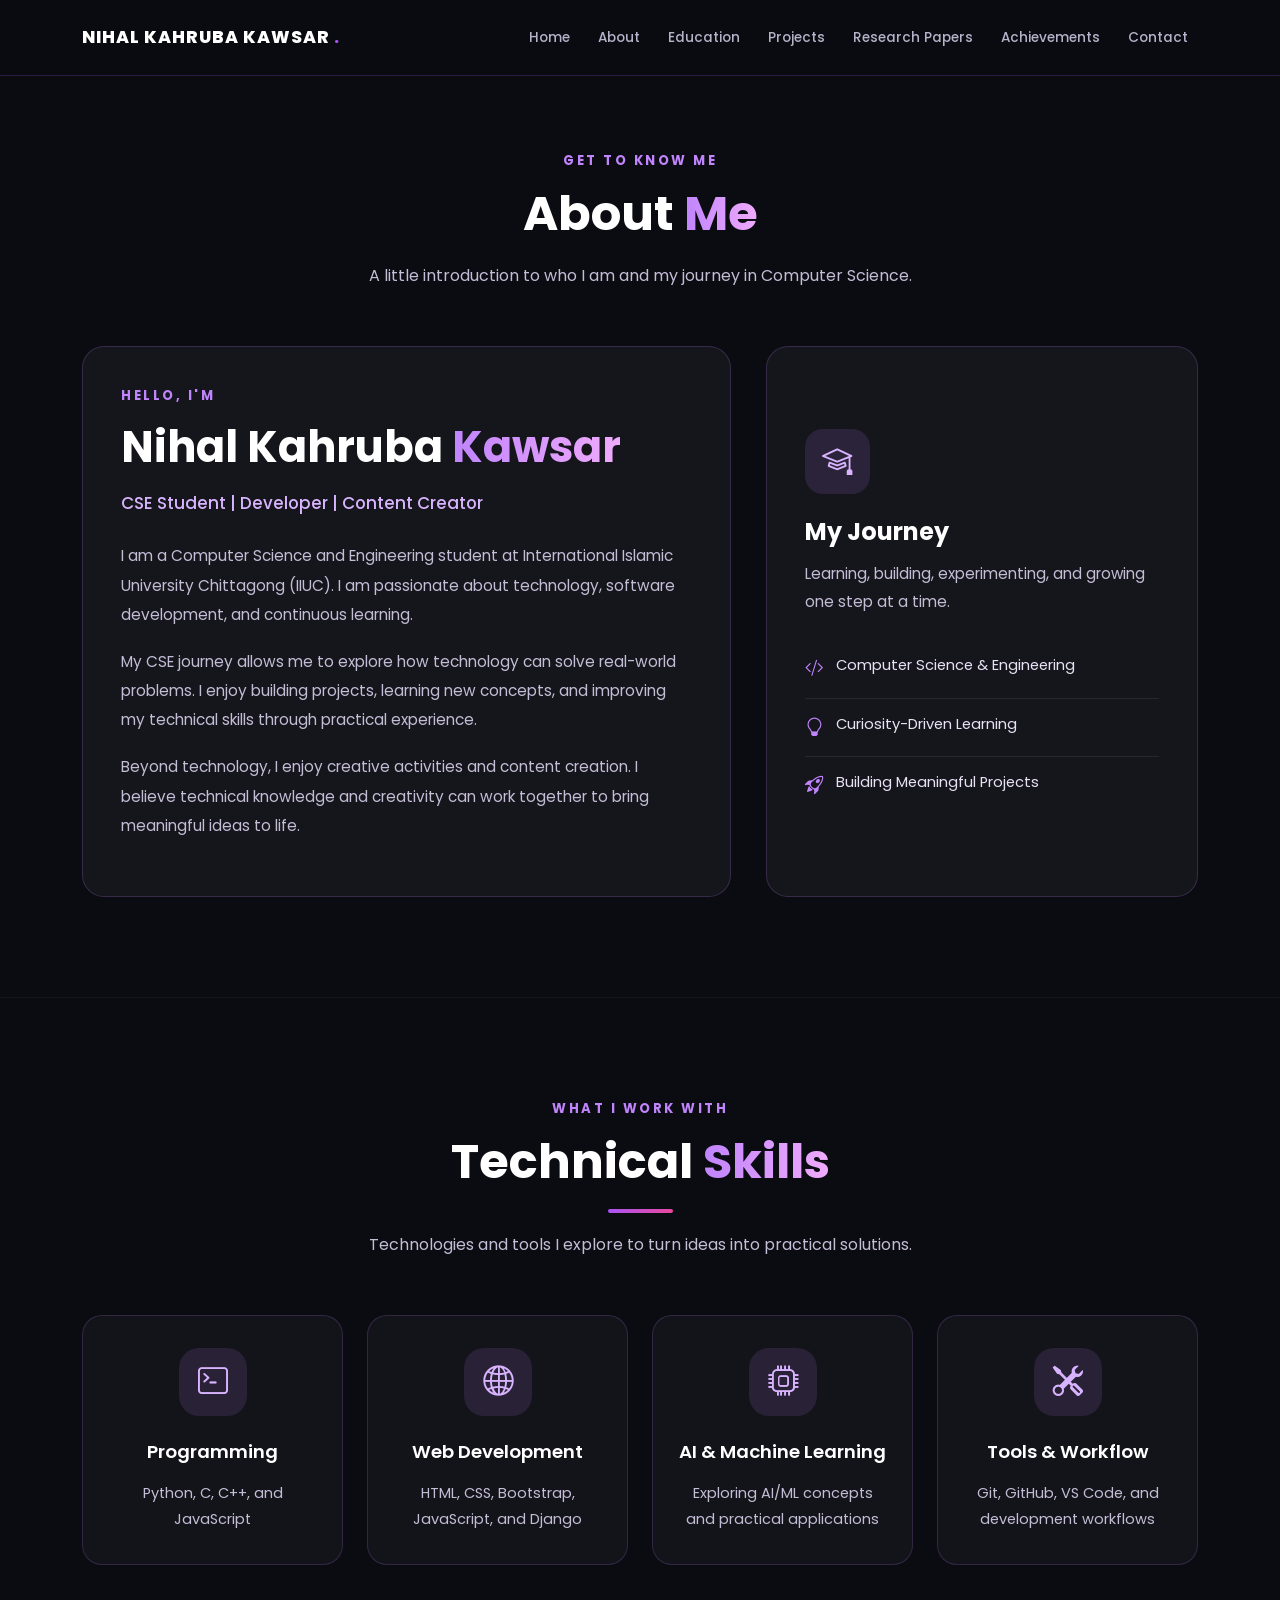
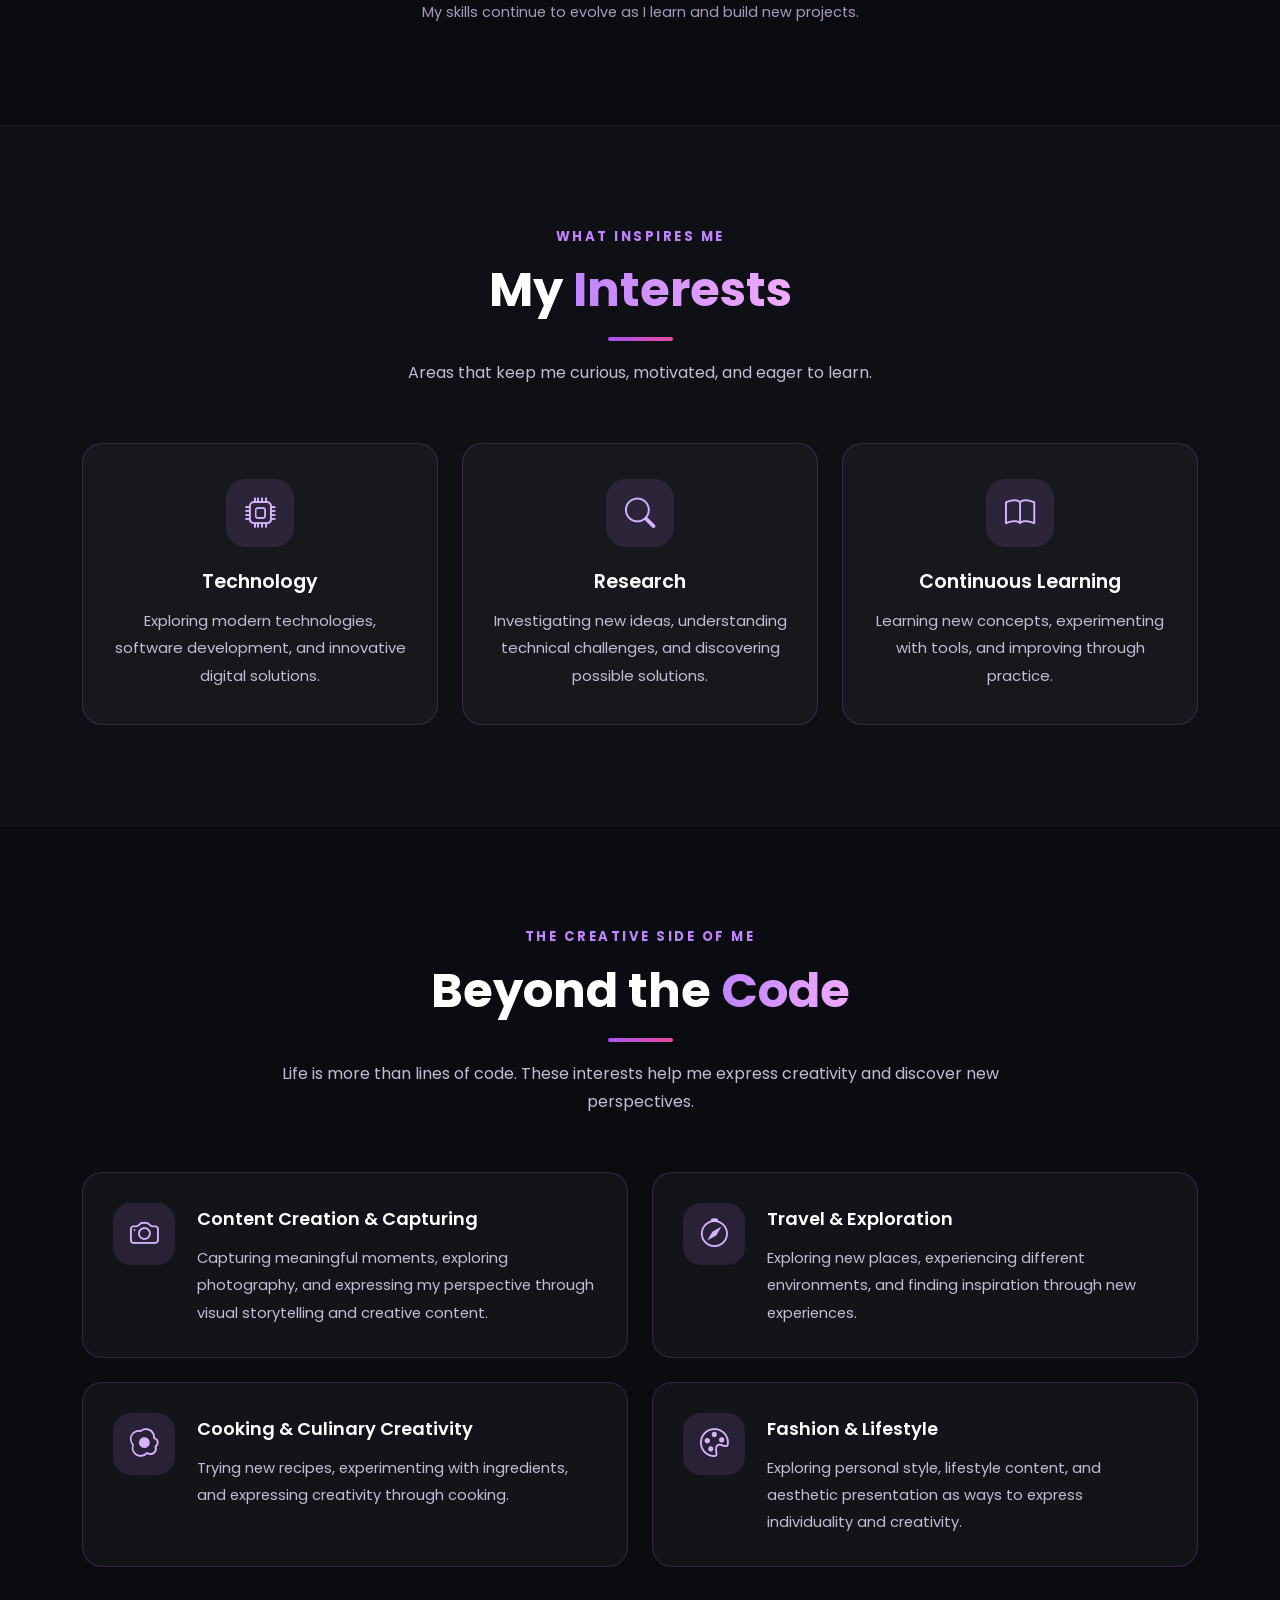
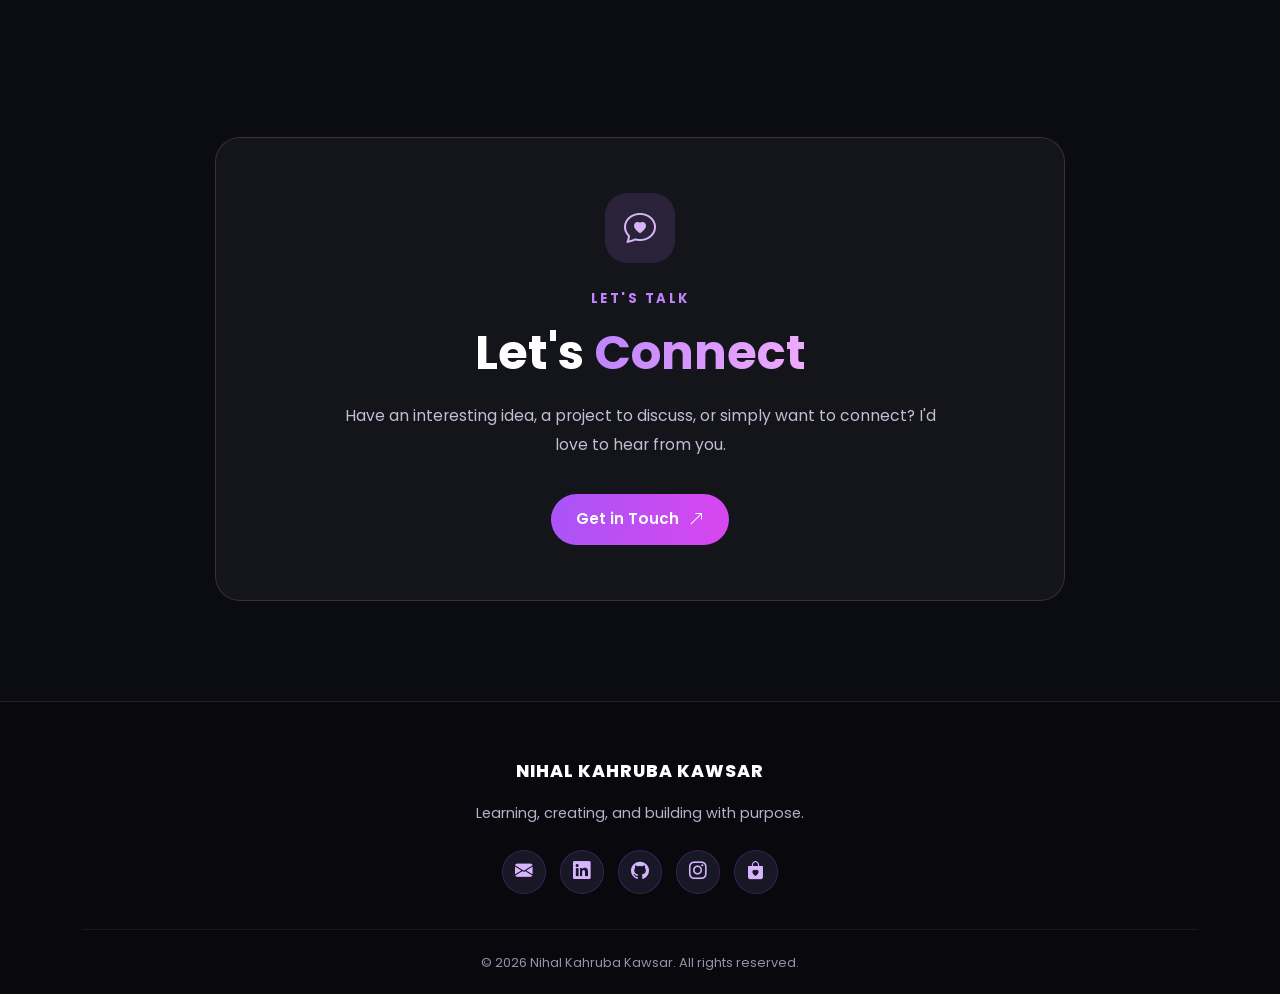
==== about.html @ 876ac21f "Initial portfolio upload" ====
<!DOCTYPE html>
<html lang="en">

<head>
    <meta charset="UTF-8">
    <meta name="viewport" content="width=device-width, initial-scale=1.0">

    <title>About | Nihal Kahruba Kawsar</title>

    <!-- Bootstrap CSS -->
    <link
        href="https://cdn.jsdelivr.net/npm/bootstrap@5.3.3/dist/css/bootstrap.min.css"
        rel="stylesheet">

    <!-- Bootstrap Icons -->
    <link
        href="https://cdn.jsdelivr.net/npm/bootstrap-icons@1.11.3/font/bootstrap-icons.min.css"
        rel="stylesheet">

    <!-- Google Fonts -->
    <link
        href="https://fonts.googleapis.com/css2?family=Poppins:wght@300;400;500;600;700;800&display=swap"
        rel="stylesheet">

    <!-- Main CSS -->
    <link rel="stylesheet" href="index.css">

    <!-- About CSS -->
    <link rel="stylesheet" href="about.css">
</head>

<body>

    <!-- ================= HEADER / NAVBAR ================= -->

    <header>
        <nav class="navbar navbar-expand-lg fixed-top custom-navbar">
            <div class="container">

                <a class="navbar-brand logo" href="index.html#home">
                    NIHAL KAHRUBA KAWSAR
                </a>

                <button
                    class="navbar-toggler"
                    type="button"
                    data-bs-toggle="collapse"
                    data-bs-target="#navbarMenu"
                    aria-controls="navbarMenu"
                    aria-expanded="false"
                    aria-label="Toggle navigation">

                    <span class="navbar-toggler-icon"></span>
                </button>

                <div class="collapse navbar-collapse" id="navbarMenu">
                    <ul class="navbar-nav ms-auto">

                        <li class="nav-item">
                            <a class="nav-link" href="index.html#home">Home</a>
                        </li>

                        <li class="nav-item">
                            <a class="nav-link" href="about.html" aria-current="page">About</a>
                        </li>

                        <li class="nav-item">
                            <a class="nav-link" href="education.html">Education</a>
                        </li>

                        <li class="nav-item">
                            <a class="nav-link" href="projects.html">Projects</a>
                        </li>

                        <li class="nav-item">
                            <a class="nav-link" href="research.html">Research Papers</a>
                        </li>

                        <li class="nav-item">
                            <a class="nav-link" href="achievements.html">Achievements</a>
                        </li>

                        <li class="nav-item">
                            <a class="nav-link" href="contact.html">Contact</a>
                        </li>

                    </ul>
                </div>

            </div>
        </nav>
    </header>


    <main>

        <!-- ABOUT ME -->
        <section class="about-section" id="about">
            <div class="container">

                <div class="section-heading text-center">
                    <p class="section-subtitle">GET TO KNOW ME</p>
                    <h1>About <span class="gradient-text">Me</span></h1>
                    <p>A little introduction to who I am and my journey in Computer Science.</p>
                </div>

                <div class="about-intro-card">

                    <div class="about-intro-content">
                        <p class="section-subtitle">HELLO, I'M</p>

                        <h2>Nihal Kahruba <span class="gradient-text">Kawsar</span></h2>

                        <h3>CSE Student | Developer | Content Creator</h3>

                        <p>
                            I am a Computer Science and Engineering student at
                            International Islamic University Chittagong (IIUC).
                            I am passionate about technology, software development,
                            and continuous learning.
                        </p>

                        <p>
                            My CSE journey allows me to explore how technology
                            can solve real-world problems. I enjoy building
                            projects, learning new concepts, and improving my
                            technical skills through practical experience.
                        </p>

                        <p>
                            Beyond technology, I enjoy creative activities and
                            content creation. I believe technical knowledge and
                            creativity can work together to bring meaningful ideas
                            to life.
                        </p>
                    </div>

                    <div class="about-highlight">
                        <div class="highlight-icon">
                            <i class="bi bi-mortarboard"></i>
                        </div>

                        <h3>My Journey</h3>

                        <p>
                            Learning, building, experimenting, and growing
                            one step at a time.
                        </p>

                        <div class="highlight-item">
                            <i class="bi bi-code-slash"></i>
                            <span>Computer Science &amp; Engineering</span>
                        </div>

                        <div class="highlight-item">
                            <i class="bi bi-lightbulb"></i>
                            <span>Curiosity-Driven Learning</span>
                        </div>

                        <div class="highlight-item">
                            <i class="bi bi-rocket-takeoff"></i>
                            <span>Building Meaningful Projects</span>
                        </div>
                    </div>

                </div>
            </div>
        </section>


        <!-- TECHNICAL SKILLS -->
        <section class="about-content-section" id="skills">
            <div class="container">

                <div class="section-heading text-center">
                    <p class="section-subtitle">WHAT I WORK WITH</p>
                    <h2>Technical <span class="gradient-text">Skills</span></h2>
                    <p>Technologies and tools I explore to turn ideas into practical solutions.</p>
                </div>

                <div class="row g-4">

                    <div class="col-md-6 col-lg-3">
                        <div class="about-skill-card">
                            <div class="about-card-icon">
                                <i class="bi bi-terminal"></i>
                            </div>
                            <h3>Programming</h3>
                            <p>Python, C, C++, and JavaScript</p>
                        </div>
                    </div>

                    <div class="col-md-6 col-lg-3">
                        <div class="about-skill-card">
                            <div class="about-card-icon">
                                <i class="bi bi-globe2"></i>
                            </div>
                            <h3>Web Development</h3>
                            <p>HTML, CSS, Bootstrap, JavaScript, and Django</p>
                        </div>
                    </div>

                    <div class="col-md-6 col-lg-3">
                        <div class="about-skill-card">
                            <div class="about-card-icon">
                                <i class="bi bi-cpu"></i>
                            </div>
                            <h3>AI &amp; Machine Learning</h3>
                            <p>Exploring AI/ML concepts and practical applications</p>
                        </div>
                    </div>

                    <div class="col-md-6 col-lg-3">
                        <div class="about-skill-card">
                            <div class="about-card-icon">
                                <i class="bi bi-tools"></i>
                            </div>
                            <h3>Tools &amp; Workflow</h3>
                            <p>Git, GitHub, VS Code, and development workflows</p>
                        </div>
                    </div>

                </div>

                <p class="skills-note text-center">
                    My skills continue to evolve as I learn and build new projects.
                </p>

            </div>
        </section>


        <!-- MY INTERESTS -->
        <section class="about-content-section interests-section" id="interests">
            <div class="container">

                <div class="section-heading text-center">
                    <p class="section-subtitle">WHAT INSPIRES ME</p>
                    <h2>My <span class="gradient-text">Interests</span></h2>
                    <p>Areas that keep me curious, motivated, and eager to learn.</p>
                </div>

                <div class="row g-4">

                    <div class="col-md-4">
                        <div class="about-interest-card">
                            <i class="bi bi-cpu"></i>
                            <h3>Technology</h3>
                            <p>
                                Exploring modern technologies, software development,
                                and innovative digital solutions.
                            </p>
                        </div>
                    </div>

                    <div class="col-md-4">
                        <div class="about-interest-card">
                            <i class="bi bi-search"></i>
                            <h3>Research</h3>
                            <p>
                                Investigating new ideas, understanding technical
                                challenges, and discovering possible solutions.
                            </p>
                        </div>
                    </div>

                    <div class="col-md-4">
                        <div class="about-interest-card">
                            <i class="bi bi-book"></i>
                            <h3>Continuous Learning</h3>
                            <p>
                                Learning new concepts, experimenting with tools,
                                and improving through practice.
                            </p>
                        </div>
                    </div>

                </div>

            </div>
        </section>


        <!-- BEYOND THE CODE -->
        <section class="about-content-section beyond-section" id="beyond-code">
            <div class="container">

                <div class="section-heading text-center">
                    <p class="section-subtitle">THE CREATIVE SIDE OF ME</p>
                    <h2>Beyond the <span class="gradient-text">Code</span></h2>
                    <p>
                        Life is more than lines of code. These interests help me
                        express creativity and discover new perspectives.
                    </p>
                </div>

                <div class="row g-4">

                    <div class="col-md-6">
                        <article class="beyond-card">
                            <div class="beyond-icon">
                                <i class="bi bi-camera"></i>
                            </div>
                            <div>
                                <h3>Content Creation &amp; Capturing</h3>
                                <p>
                                    Capturing meaningful moments, exploring
                                    photography, and expressing my perspective
                                    through visual storytelling and creative content.
                                </p>
                            </div>
                        </article>
                    </div>

                    <div class="col-md-6">
                        <article class="beyond-card">
                            <div class="beyond-icon">
                                <i class="bi bi-compass"></i>
                            </div>
                            <div>
                                <h3>Travel &amp; Exploration</h3>
                                <p>
                                    Exploring new places, experiencing different
                                    environments, and finding inspiration through
                                    new experiences.
                                </p>
                            </div>
                        </article>
                    </div>

                    <div class="col-md-6">
                        <article class="beyond-card">
                            <div class="beyond-icon">
                                <i class="bi bi-egg-fried"></i>
                            </div>
                            <div>
                                <h3>Cooking &amp; Culinary Creativity</h3>
                                <p>
                                    Trying new recipes, experimenting with
                                    ingredients, and expressing creativity
                                    through cooking.
                                </p>
                            </div>
                        </article>
                    </div>

                    <div class="col-md-6">
                        <article class="beyond-card">
                            <div class="beyond-icon">
                                <i class="bi bi-palette"></i>
                            </div>
                            <div>
                                <h3>Fashion &amp; Lifestyle</h3>
                                <p>
                                    Exploring personal style, lifestyle content,
                                    and aesthetic presentation as ways to express
                                    individuality and creativity.
                                </p>
                            </div>
                        </article>
                    </div>

                </div>

            </div>
        </section>


        <!-- LET'S CONNECT -->
        <section class="about-connect-section" id="connect">
            <div class="container">

                <div class="about-connect-card text-center">
                    <div class="about-connect-icon">
                        <i class="bi bi-chat-heart"></i>
                    </div>

                    <p class="section-subtitle">LET'S TALK</p>
                    <h2>Let's <span class="gradient-text">Connect</span></h2>

                    <p>
                        Have an interesting idea, a project to discuss, or simply
                        want to connect? I'd love to hear from you.
                    </p>

                    <a href="contact.html" class="btn about-btn">
                        Get in Touch
                        <i class="bi bi-arrow-up-right"></i>
                    </a>
                </div>

            </div>
        </section>

    </main>


    <!-- ================= FOOTER ================= -->

    <footer class="footer">
        <div class="container">

            <div class="footer-content">

                <a href="index.html#home" class="footer-logo">
                    NIHAL KAHRUBA KAWSAR
                </a>

                <p>
                    Learning, creating, and building with purpose.
                </p>

                <div class="footer-socials">

                    <a
                        href="mailto:kahrubabd25@gmail.com"
                        aria-label="Email">
                        <i class="bi bi-envelope-fill"></i>
                    </a>

                    <a
                        href="https://www.linkedin.com/in/nihal-kahruba-7176432a9/"
                        target="_blank"
                        rel="noopener noreferrer"
                        aria-label="LinkedIn">
                        <i class="bi bi-linkedin"></i>
                    </a>

                    <a
                        href="https://github.com/kahruba"
                        target="_blank"
                        rel="noopener noreferrer"
                        aria-label="GitHub">
                        <i class="bi bi-github"></i>
                    </a>

                    <a
                        href="https://www.instagram.com/kahrubaaa___/"
                        target="_blank"
                        rel="noopener noreferrer"
                        aria-label="Instagram">
                        <i class="bi bi-instagram"></i>
                    </a>

                    <a
                        href="https://www.instagram.com/clarisse.official_/"
                        target="_blank"
                        rel="noopener noreferrer"
                        aria-label="CLARISSE Instagram">
                        <i class="bi bi-bag-heart-fill"></i>
                    </a>

                </div>

                <div class="footer-bottom">
                    <p>
                        &copy; <span id="currentYear"></span>
                        Nihal Kahruba Kawsar. All rights reserved.
                    </p>
                </div>

            </div>

        </div>
    </footer>


    <!-- JavaScript -->
    <script src="https://cdn.jsdelivr.net/npm/bootstrap@5.3.3/dist/js/bootstrap.bundle.min.js"></script>
    <script src="about.js"></script>

</body>
</html>
---- index.css ----
/* =====================================================
   1. GOOGLE FONT & GLOBAL STYLES
===================================================== */

:root {
    --bg-color: #0b0b12;
    --bg-secondary: #11111c;
    --card-color: #171725;
    --primary-color: #a855f7;
    --secondary-color: #d8b4fe;
    --text-color: #f5f3ff;
    --text-muted: #b5b2c9;
    --border-color: rgba(168, 85, 247, 0.22);
    --gradient: linear-gradient(135deg, #a855f7, #ec4899);
    --transition: all 0.3s ease;
}

* {
    margin: 0;
    padding: 0;
    box-sizing: border-box;
}

html {
    scroll-behavior: auto;
    scroll-padding-top: 85px;
}

body {
    font-family: 'Poppins', sans-serif;
    background-color: var(--bg-color);
    color: var(--text-color);
    line-height: 1.7;
    overflow-x: hidden;
}

img {
    max-width: 100%;
    display: block;
}

a {
    text-decoration: none;
    color: inherit;
}

button,
a {
    -webkit-tap-highlight-color: transparent;
}

::selection {
    background: var(--primary-color);
    color: #ffffff;
}


/* =====================================================
   2. NAVBAR / HEADER
===================================================== */

.custom-navbar {
    background: rgba(11, 11, 18, 0.94);
    backdrop-filter: blur(14px);
    -webkit-backdrop-filter: blur(14px);
    border-bottom: 1px solid var(--border-color);
    padding: 18px 0;
    transition: none;
}

.logo,
.footer-logo {
    font-size: 1.08rem;
    font-weight: 800;
    letter-spacing: 1px;
    color: #ffffff !important;
}

.logo {
    position: relative;
}

.logo::after {
    content: ".";
    color: var(--primary-color);
}

.navbar-nav {
    gap: 8px;
}

.custom-navbar .nav-link {
    color: var(--text-muted);
    font-size: 0.85rem;
    font-weight: 500;
    padding: 8px 10px !important;
    transition:none;
}

.custom-navbar .nav-link:hover,
.custom-navbar .nav-link:focus {
    color: var(--secondary-color);
}

.custom-navbar .navbar-toggler {
    border: 1px solid var(--border-color);
    padding: 7px 10px;
    box-shadow: none;
}

.custom-navbar .navbar-toggler:focus {
    box-shadow: 0 0 0 3px rgba(168, 85, 247, 0.18);
}

.custom-navbar .navbar-toggler-icon {
    filter: brightness(0) invert(1);
}


/* =====================================================
   3. HERO / ABOUT SECTION
===================================================== */

.hero-section {
    min-height: 100vh;
    display: flex;
    align-items: center;
    padding: 140px 0 85px;
    position: relative;
    isolation: isolate;
    overflow: hidden;
    background:
        radial-gradient(
            ellipse at 15% 45%,
            rgba(126, 34, 206, 0.15),
            transparent 48%
        ),
        var(--bg-color);
}

.hero-section::before {
    content: "";
    position: absolute;
    width: 280px;
    height: 280px;
    top: 15%;
    right: -120px;
    border-radius: 50%;
    background: rgba(168, 85, 247, 0.09);
    filter: blur(70px);
    z-index: -1;
    pointer-events: none;
}

.profile-image-wrapper {
    width: 310px;
    height: 310px;
    max-width: 100%;
    margin: 0 auto 30px;
    padding: 8px;
    border-radius: 50%;
    background: var(--gradient);
    box-shadow: 0 0 45px rgba(168, 85, 247, 0.2);
    animation: floatImage 5s ease-in-out infinite;
}

.profile-image {
    width: 100%;
    height: 100%;
    object-fit: cover;
    object-position: center;
    border-radius: 50%;
    border: 5px solid var(--bg-color);
}

.hero-content {
    padding-left: 25px;
}

.hero-greeting,
.section-label,
.project-category {
    color: var(--secondary-color);
    font-size: 0.8rem;
    font-weight: 700;
    letter-spacing: 3px;
    margin-bottom: 12px;
}

.hero-content h1 {
    font-size: clamp(2rem, 4vw, 3.6rem);
    font-weight: 800;
    line-height: 1.2;
    letter-spacing: -1.5px;
    overflow-wrap: anywhere;
    margin-bottom: 18px;
}

.hero-subtitle {
    font-size: clamp(1rem, 2vw, 1.3rem);
    font-weight: 600;
    color: var(--secondary-color);
    margin-bottom: 22px;
    line-height: 1.5;
}

.hero-description {
    color: var(--text-muted);
    font-size: 0.96rem;
    line-height: 1.9;
    margin-bottom: 16px;
}

.hero-buttons,
.business-buttons {
    display: flex;
    align-items: center;
    flex-wrap: wrap;
    gap: 14px;
    margin-top: 28px;
}

.custom-btn {
    display: inline-flex;
    align-items: center;
    justify-content: center;
    gap: 8px;
    padding: 12px 23px;
    border-radius: 9px;
    font-size: 0.9rem;
    font-weight: 600;
    transition: var(--transition);
}

.btn-primary.custom-btn {
    background: var(--gradient);
    border: 1px solid transparent;
    color: #ffffff;
}

.btn-primary.custom-btn:hover {
    transform: translateY(-3px);
    box-shadow: 0 8px 25px rgba(168, 85, 247, 0.28);
}

.btn-outline-light.custom-btn {
    border: 1px solid rgba(216, 180, 254, 0.55);
    color: var(--text-color);
    background: transparent;
}

.btn-outline-light.custom-btn:hover {
    background: rgba(168, 85, 247, 0.12);
    border-color: var(--primary-color);
    color: #ffffff;
    transform: translateY(-3px);
}


/* =====================================================
   4. COMMON SECTION STYLES
===================================================== */

.section {
    padding: 100px 0;
    position: relative;
}

.section-heading {
    max-width: 720px;
    margin: 0 auto 55px;
}

.section-heading h2 {
    font-size: clamp(2rem, 4vw, 2.8rem);
    font-weight: 800;
    margin-bottom: 15px;
    line-height: 1.25;
}

.section-heading > p:last-child {
    color: var(--text-muted);
    font-size: 0.95rem;
}

.section-heading h2::after {
    content: "";
    display: block;
    width: 65px;
    height: 4px;
    margin: 17px auto 0;
    border-radius: 10px;
    background: var(--gradient);
}

.section-label {
    margin-bottom: 10px;
}


/* =====================================================
   5. EDUCATION SECTION
===================================================== */

.education-section {
    background: var(--bg-secondary);
}

.info-card {
    height: 100%;
    padding: 32px 28px;
    border: 1px solid var(--border-color);
    border-radius: 18px;
    background: var(--card-color);
    transition: var(--transition);
    overflow-wrap: anywhere;
}

.info-card:hover {
    transform: translateY(-6px);
    border-color: rgba(168, 85, 247, 0.65);
    box-shadow: 0 12px 35px rgba(0, 0, 0, 0.18);
}

.card-icon {
    display: flex;
    align-items: center;
    justify-content: center;
    width: 55px;
    height: 55px;
    border-radius: 14px;
    background: rgba(168, 85, 247, 0.13);
    color: var(--secondary-color);
    font-size: 1.6rem;
    margin-bottom: 23px;
}

.info-card h3 {
    font-size: 1.13rem;
    line-height: 1.5;
    font-weight: 700;
    margin-bottom: 12px;
}

.info-card h4 {
    font-size: 0.92rem;
    font-weight: 500;
    color: var(--secondary-color);
    line-height: 1.6;
    margin-bottom: 15px;
}

.info-card p {
    font-size: 0.9rem;
    color: var(--text-muted);
    line-height: 1.8;
}

.result-badge {
    display: inline-block;
    margin-top: 12px;
    padding: 7px 14px;
    border-radius: 30px;
    color: var(--secondary-color);
    background: rgba(168, 85, 247, 0.12);
    border: 1px solid var(--border-color);
    font-size: 0.8rem;
    font-weight: 600;
}

.education-card h4 a {
    color: inherit;
    text-decoration: none;
    transition: color 0.3s ease;
}

.education-card h4 a:hover {
    color: #b794f6;
}

/* =====================================================
   6. PROJECTS SECTION
===================================================== */

.projects-section {
    background: var(--bg-color);
}

.project-card {
    height: 100%;
    background: var(--card-color);
    border: 1px solid var(--border-color);
    border-radius: 18px;
    overflow: hidden;
    transition: var(--transition);
}

.project-card:hover {
    transform: translateY(-7px);
    border-color: rgba(168, 85, 247, 0.65);
    box-shadow: 0 15px 40px rgba(0, 0, 0, 0.2);
}

.project-image {
    width: 100%;
    height: 250px;
    object-fit: cover;
    object-position: center;
    background: var(--bg-secondary);
}

.project-content {
    padding: 28px;
}

.project-category {
    font-size: 0.72rem;
    letter-spacing: 2px;
    margin-bottom: 10px;
}

.project-content h3 {
    font-size: 1.35rem;
    font-weight: 700;
    margin-bottom: 13px;
}

.project-content > p:last-child {
    color: var(--text-muted);
    font-size: 0.92rem;
    line-height: 1.8;
    margin-bottom: 0;
}
.projects-section {
    padding-top: 60px;
    padding-bottom: 20px;
}


/* =====================================================
   7. RESEARCH & ACHIEVEMENTS
===================================================== */

.research-section {
    background: var(--bg-color);
}

.achievements-section {
    background: var(--bg-secondary);
}
.research-section {
    padding-top: 20px;
    padding-bottom: 60px;
}
.achievements-section {
    padding-top: 30px;
    padding-bottom: 30px;
}
/* =====================================================
   9. BUSINESS / CLARISSE SECTION
===================================================== */

.business-section {
    background: var(--bg-secondary);
}

.business-title {
    font-size: clamp(2rem, 4vw, 2.8rem);
    line-height: 1.3;
    font-weight: 800;
    margin-bottom: 25px;
    overflow-wrap: anywhere;
}

.business-title span {
    background: var(--gradient);
    background-clip: text;
    -webkit-background-clip: text;
    -webkit-text-fill-color: transparent;
}

.business-section .col-md-6 > p:not(.section-label) {
    color: var(--text-muted);
    font-size: 0.95rem;
    line-height: 1.9;
    margin-bottom: 18px;
}

.business-image-wrapper {
    padding: 10px;
    border: 1px solid var(--border-color);
    border-radius: 22px;
    background: var(--card-color);
    box-shadow: 0 15px 45px rgba(0, 0, 0, 0.2);
}

.business-image {
    width: 100%;
    min-height: 300px;
    max-height: 440px;
    object-fit: cover;
    object-position: center;
    border-radius: 15px;
}

/* =====================================================
   10. FOOTER
===================================================== */

.footer {
    padding: 55px 0 20px;
    background: #08080d;
    border-top: 1px solid var(--border-color);
    text-align: center;
}

.footer-logo {
    display: inline-block;
    margin-bottom: 15px;
}

.footer-content > p {
    color: var(--text-muted);
    font-size: 0.9rem;
    margin-bottom: 24px;
}

.footer-socials {
    display: flex;
    justify-content: center;
    align-items: center;
    flex-wrap: wrap;
    gap: 14px;
    margin-bottom: 35px;
}

.footer-socials a {
    display: flex;
    align-items: center;
    justify-content: center;
    width: 44px;
    height: 44px;
    border-radius: 50%;
    border: 1px solid var(--border-color);
    color: var(--secondary-color);
    background: var(--card-color);
    font-size: 1.1rem;
    transition: var(--transition);
}

.footer-socials a:hover {
    color: #ffffff;
    background: var(--primary-color);
    border-color: var(--primary-color);
    transform: translateY(-4px);
}

.footer-bottom {
    border-top: 1px solid rgba(255, 255, 255, 0.07);
    padding-top: 22px;
}

.footer-bottom p {
    margin-bottom: 0;
    color: #9692a9;
    font-size: 0.8rem;
}


/* =====================================================
   11. ANIMATIONS
===================================================== */

@keyframes floatImage {
    0%,
    100% {
        transform: translateY(0);
    }

    50% {
        transform: translateY(-10px);
    }
}


/* =====================================================
   12. LARGE TABLETS & SMALL LAPTOPS
===================================================== */

@media (max-width: 991.98px) {

    .custom-navbar {
        padding: 15px 0;
    }

    .custom-navbar .navbar-collapse {
        margin-top: 15px;
        padding: 12px 0;
        border-top: 1px solid var(--border-color);
    }

    .navbar-nav {
        gap: 3px;
    }

    .custom-navbar .nav-link {
        padding: 10px 5px !important;
        font-size: 0.9rem;
    }

    .hero-section {
        padding-top: 125px;
    }

    .profile-image-wrapper {
        width: 260px;
        height: 260px;
    }

    .hero-content {
        padding-left: 10px;
    }

    .section {
        padding: 80px 0;
    }

    .info-card {
        padding: 26px 22px;
    }
}


/* =====================================================
   13. MOBILE PHONES
===================================================== */

@media (max-width: 767.98px) {

    html {
        scroll-padding-top: 75px;
    }

    .custom-navbar {
        padding: 13px 0;
    }

    .logo {
        font-size: 0.86rem;
        letter-spacing: 0.4px;
        max-width: calc(100% - 60px);
        overflow-wrap: anywhere;
    }

    .hero-section {
        min-height: auto;
        padding: 115px 0 65px;
        text-align: center;
    }

    .profile-image-wrapper {
        width: 220px;
        height: 220px;
        margin: 0 auto 35px;
        padding: 6px;
    }

    .profile-image {
        border-width: 4px;
    }

    .hero-content {
        padding-left: 0;
    }

    .hero-greeting {
        font-size: 0.72rem;
        letter-spacing: 2.5px;
    }

    .hero-content h1 {
        font-size: clamp(1.8rem, 7vw, 2.5rem);
        letter-spacing: -0.7px;
        margin-bottom: 15px;
    }

    .hero-subtitle {
        font-size: 1rem;
        margin-bottom: 20px;
    }

    .hero-description {
        font-size: 0.88rem;
        line-height: 1.85;
    }

    .hero-buttons,
    .business-buttons {
        justify-content: center;
    }

    .custom-btn {
        padding: 11px 17px;
        font-size: 0.84rem;
    }

    .section {
        padding: 65px 0;
    }

    .section-heading {
        margin-bottom: 35px;
    }

    .section-heading h2 {
        font-size: 2rem;
    }

    .section-heading > p:last-child {
        font-size: 0.87rem;
    }

    .section-label {
        font-size: 0.7rem;
        letter-spacing: 2px;
    }

    .info-card {
        padding: 25px 22px;
    }

    .info-card h3 {
        font-size: 1.08rem;
    }

    .project-image {
        height: 220px;
    }

    .project-content {
        padding: 23px;
    }

    .project-content h3 {
        font-size: 1.2rem;
    }

    .project-content > p:last-child {
        font-size: 0.87rem;
    }

    .business-title {
        font-size: 2rem;
    }

    .business-section .row > div:first-child {
        text-align: center;
    }

    .business-image {
        min-height: 220px;
        max-height: 350px;
    }

    .footer {
        padding-top: 42px;
    }

    .footer-logo {
        font-size: 0.92rem;
    }
}


/* =====================================================
   14. SMALL MOBILE PHONES
===================================================== */

@media (max-width: 380px) {

    .logo {
        font-size: 0.73rem;
    }

    .profile-image-wrapper {
        width: 185px;
        height: 185px;
    }

    .hero-content h1 {
        font-size: 1.75rem;
    }

    .hero-buttons,
    .business-buttons {
        flex-direction: column;
        align-items: stretch;
    }

    .hero-buttons .custom-btn,
    .business-buttons .custom-btn {
        width: 100%;
    }

    .section-heading h2 {
        font-size: 1.75rem;
    }

    .info-card {
        padding: 22px 18px;
    }
}


/* =====================================================
   15. ACCESSIBILITY: REDUCED MOTION
===================================================== */

@media (prefers-reduced-motion: reduce) {

    *,
    *::before,
    *::after {
        scroll-behavior: auto !important;
        animation-duration: 0.01ms !important;
        animation-iteration-count: 1 !important;
        transition-duration: 0.01ms !important;
    }
}



/* =====================================================
   16. EDUCATION ONWARDS PORTFOLIO ANIMATIONS
===================================================== */

/* Smooth anchor navigation */
html {
    scroll-behavior: auto;
}

/* Scroll reveal animation */
.js-enabled .reveal {
    opacity: 0;
    transform: translate3d(0, 28px, 0);
    transition:
        opacity 700ms ease,
        transform 700ms cubic-bezier(0.22, 1, 0.36, 1);
    transition-delay: var(--reveal-delay, 0ms);
    will-change: opacity, transform;
}

.js-enabled .reveal.is-visible {
    opacity: 1;
    transform: translate3d(0, 0, 0);
}

/* Card hover transitions */
.info-card,
.project-card,
.custom-btn,
.footer-socials a,
.card-icon {
    transition:
        transform 300ms ease,
        border-color 300ms ease,
        box-shadow 300ms ease,
        background-color 300ms ease,
        color 300ms ease;
}

/* Project and business image transitions */
.project-image,
.business-image {
    transition: transform 650ms cubic-bezier(0.2, 0.7, 0.2, 1);
}

.project-card:hover .project-image {
    transform: scale(1.035);
}

/* Card icon interaction */
.info-card:hover .card-icon {
    transform: translateY(-3px);
    background: rgba(168, 85, 247, 0.22);
}

/* Keyboard accessibility */
a:focus-visible,
button:focus-visible {
    outline: 2px solid var(--secondary-color);
    outline-offset: 4px;
}

/* Mobile adjustments */
@media (max-width: 767.98px) {
    .js-enabled .reveal {
        transform: translate3d(0, 18px, 0);
        transition-duration: 550ms;
    }

    .project-card:hover .project-image {
        transform: none;
    }
}

/* Respect reduced-motion preferences */
@media (prefers-reduced-motion: reduce) {
    html {
        scroll-behavior: auto !important;
    }

    .js-enabled .reveal {
        opacity: 1 !important;
        transform: none !important;
        transition: none !important;
        will-change: auto;
    }

    .info-card,
    .project-card,
    .custom-btn,
    .footer-socials a,
    .card-icon,
    .project-image,
    .business-image {
        transition: none !important;
    }

    .project-card:hover .project-image {
        transform: none;
    }
}
---- about.css ----
/* ========================================
   ABOUT PAGE
======================================== */

html {
    scroll-behavior: auto;
}

.about-section,
.about-content-section,
.about-connect-section {
    padding: 100px 0;
    position: relative;
}

.about-section {
    padding-top: 150px;
}


/* ========================================
   SECTION HEADINGS
======================================== */

.section-heading {
    max-width: 760px;
    margin: 0 auto 55px;
}

.section-subtitle {
    color: #c084fc;
    font-size: 0.82rem;
    font-weight: 700;
    letter-spacing: 2.5px;
    margin-bottom: 12px;
    text-transform: uppercase;
}

.section-heading h1,
.section-heading h2,
.about-connect-card h2 {
    color: #ffffff;
    font-size: clamp(2rem, 4vw, 3rem);
    font-weight: 700;
    line-height: 1.25;
    margin-bottom: 18px;
}

.section-heading > p:last-child {
    color: #c4bdd6;
    font-size: 1rem;
    line-height: 1.8;
    margin-bottom: 0;
}

.gradient-text {
    background: linear-gradient(90deg, #c084fc, #f0abfc);
    -webkit-background-clip: text;
    background-clip: text;
    -webkit-text-fill-color: transparent;
}


/* ========================================
   ABOUT INTRO
======================================== */

.about-intro-card {
    display: grid;
    grid-template-columns: 1.5fr 1fr;
    gap: 35px;
    align-items: stretch;
}

.about-intro-content,
.about-highlight {
    background: rgba(255, 255, 255, 0.045);
    border: 1px solid rgba(192, 132, 252, 0.2);
    border-radius: 22px;
    padding: 38px;
}

.about-intro-content h2 {
    color: #ffffff;
    font-size: clamp(1.9rem, 3.5vw, 2.7rem);
    font-weight: 700;
    line-height: 1.3;
    margin-bottom: 14px;
}

.about-intro-content h3 {
    color: #d8b4fe;
    font-size: 1.05rem;
    font-weight: 500;
    line-height: 1.6;
    margin-bottom: 25px;
}

.about-intro-content > p:not(.section-subtitle) {
    color: #c4bdd6;
    font-size: 0.96rem;
    line-height: 1.9;
    margin-bottom: 18px;
}

.about-btn {
    display: inline-flex;
    align-items: center;
    justify-content: center;
    gap: 10px;
    margin-top: 12px;
    padding: 13px 24px;
    border: 1px solid transparent;
    border-radius: 50px;
    background: linear-gradient(100deg, #a855f7, #d946ef);
    color: #ffffff;
    font-size: 0.95rem;
    font-weight: 600;
    text-decoration: none;
    transition: background 0.25s ease, border-color 0.25s ease;
}

.about-btn:hover {
    background: linear-gradient(100deg, #9333ea, #c026d3);
    color: #ffffff;
}

.about-btn:focus-visible {
    outline: 2px solid #e9d5ff;
    outline-offset: 4px;
}


/* ========================================
   JOURNEY HIGHLIGHT CARD
======================================== */

.about-highlight {
    display: flex;
    flex-direction: column;
    justify-content: center;
}

.highlight-icon {
    display: flex;
    align-items: center;
    justify-content: center;
    width: 65px;
    height: 65px;
    margin-bottom: 24px;
    border-radius: 18px;
    background: rgba(192, 132, 252, 0.13);
    color: #d8b4fe;
    font-size: 1.9rem;
}

.about-highlight h3 {
    color: #ffffff;
    font-size: 1.5rem;
    font-weight: 700;
    margin-bottom: 14px;
}

.about-highlight > p {
    color: #c4bdd6;
    font-size: 0.95rem;
    line-height: 1.8;
    margin-bottom: 25px;
}

.highlight-item {
    display: flex;
    align-items: flex-start;
    gap: 13px;
    padding: 14px 0;
    border-bottom: 1px solid rgba(255, 255, 255, 0.08);
    color: #e9e2f5;
    font-size: 0.92rem;
    line-height: 1.6;
}

.highlight-item:last-child {
    border-bottom: none;
}

.highlight-item i {
    color: #c084fc;
    font-size: 1.15rem;
    flex-shrink: 0;
}


/* ========================================
   TECHNICAL SKILLS
======================================== */

.about-content-section {
    border-top: 1px solid rgba(255, 255, 255, 0.045);
}

.about-skill-card {
    height: 100%;
    padding: 32px 25px;
    border: 1px solid rgba(192, 132, 252, 0.18);
    border-radius: 20px;
    background: rgba(255, 255, 255, 0.035);
    text-align: center;
}

.about-card-icon {
    display: flex;
    align-items: center;
    justify-content: center;
    width: 68px;
    height: 68px;
    margin: 0 auto 22px;
    border-radius: 20px;
    background: rgba(192, 132, 252, 0.12);
    color: #d8b4fe;
    font-size: 1.9rem;
}

.about-skill-card h3 {
    color: #ffffff;
    font-size: 1.15rem;
    font-weight: 600;
    line-height: 1.5;
    margin-bottom: 14px;
}

.about-skill-card p {
    color: #c4bdd6;
    font-size: 0.91rem;
    line-height: 1.8;
    margin-bottom: 0;
}

.skills-note {
    color: #a99bbd;
    font-size: 0.9rem;
    line-height: 1.7;
    margin: 35px 0 0;
}


/* ========================================
   MY INTERESTS
======================================== */

.interests-section {
    background: rgba(255, 255, 255, 0.015);
}

.about-interest-card {
    height: 100%;
    padding: 35px 28px;
    border: 1px solid rgba(192, 132, 252, 0.18);
    border-radius: 20px;
    background: rgba(255, 255, 255, 0.035);
    text-align: center;
}

.about-interest-card > i {
    display: inline-flex;
    align-items: center;
    justify-content: center;
    width: 68px;
    height: 68px;
    margin-bottom: 23px;
    border-radius: 20px;
    background: rgba(192, 132, 252, 0.12);
    color: #d8b4fe;
    font-size: 1.9rem;
}

.about-interest-card h3 {
    color: #ffffff;
    font-size: 1.2rem;
    font-weight: 600;
    margin-bottom: 14px;
}

.about-interest-card p {
    color: #c4bdd6;
    font-size: 0.93rem;
    line-height: 1.85;
    margin-bottom: 0;
}


/* ========================================
   BEYOND THE CODE
======================================== */

.beyond-card {
    display: flex;
    align-items: flex-start;
    gap: 22px;
    height: 100%;
    padding: 30px;
    border: 1px solid rgba(192, 132, 252, 0.18);
    border-radius: 20px;
    background: rgba(255, 255, 255, 0.035);
}

.beyond-icon {
    display: flex;
    align-items: center;
    justify-content: center;
    width: 62px;
    height: 62px;
    flex: 0 0 62px;
    border-radius: 18px;
    background: rgba(192, 132, 252, 0.12);
    color: #d8b4fe;
    font-size: 1.8rem;
}

.beyond-card h3 {
    color: #ffffff;
    font-size: 1.12rem;
    font-weight: 600;
    line-height: 1.5;
    margin: 3px 0 12px;
}

.beyond-card p {
    color: #c4bdd6;
    font-size: 0.92rem;
    line-height: 1.85;
    margin-bottom: 0;
}


/* ========================================
   LET'S CONNECT
======================================== */

.about-connect-section {
    padding-top: 70px;
    padding-bottom: 100px;
}

.about-connect-card {
    max-width: 850px;
    margin: 0 auto;
    padding: 55px 35px;
    border: 1px solid rgba(192, 132, 252, 0.22);
    border-radius: 25px;
    background: rgba(255, 255, 255, 0.04);
}

.about-connect-icon {
    display: flex;
    align-items: center;
    justify-content: center;
    width: 70px;
    height: 70px;
    margin: 0 auto 25px;
    border-radius: 22px;
    background: rgba(192, 132, 252, 0.13);
    color: #d8b4fe;
    font-size: 2rem;
}

.about-connect-card h2 {
    margin-bottom: 18px;
}

.about-connect-card > p:not(.section-subtitle) {
    max-width: 620px;
    margin: 0 auto 22px;
    color: #c4bdd6;
    font-size: 0.98rem;
    line-height: 1.9;
}



/* ========================================
   RESPONSIVE DESIGN
======================================== */

@media (max-width: 991.98px) {
    .about-section,
    .about-content-section {
        padding: 80px 0;
    }

    .about-section {
        padding-top: 130px;
    }

    .about-intro-card {
        grid-template-columns: 1fr;
        gap: 25px;
    }

    .about-highlight {
        padding: 32px;
    }

    .section-heading {
        margin-bottom: 40px;
    }
}

@media (max-width: 767.98px) {
    .about-section,
    .about-content-section {
        padding: 65px 0;
    }

    .about-section {
        padding-top: 115px;
    }

    .section-heading {
        margin-bottom: 35px;
    }

    .section-heading h1,
    .section-heading h2,
    .about-connect-card h2 {
        font-size: 2rem;
    }

    .section-heading > p:last-child {
        font-size: 0.93rem;
    }

    .about-intro-content,
    .about-highlight {
        padding: 27px 23px;
        border-radius: 18px;
    }

    .about-intro-content h2 {
        font-size: 1.9rem;
    }

    .about-intro-content h3 {
        font-size: 0.98rem;
    }

    .about-intro-content > p:not(.section-subtitle) {
        font-size: 0.92rem;
    }

    .about-skill-card,
    .about-interest-card {
        padding: 28px 22px;
    }

    .beyond-card {
        gap: 16px;
        padding: 24px 20px;
        border-radius: 18px;
    }

    .beyond-icon {
        width: 52px;
        height: 52px;
        flex-basis: 52px;
        border-radius: 15px;
        font-size: 1.5rem;
    }

    .beyond-card h3 {
        font-size: 1.05rem;
    }

    .beyond-card p {
        font-size: 0.9rem;
    }

    .about-connect-section {
        padding: 50px 0 70px;
    }

    .about-connect-card {
        padding: 40px 22px;
        border-radius: 20px;
    }
}

@media (max-width: 480px) {
    .about-intro-content,
    .about-highlight {
        padding: 24px 19px;
    }

    .about-intro-content h2 {
        font-size: 1.7rem;
    }

    .about-btn {
        padding: 12px 19px;
        font-size: 0.9rem;
    }

    .beyond-card {
        flex-direction: column;
    }

    .beyond-icon {
        margin-bottom: 2px;
    }

    .about-connect-card {
        padding: 35px 18px;
    }
}


/* ========================================
   ACCESSIBILITY
======================================== */

@media (prefers-reduced-motion: reduce) {
    html {
        scroll-behavior: auto;
    }

    .about-btn {
        transition: none;
    }
}
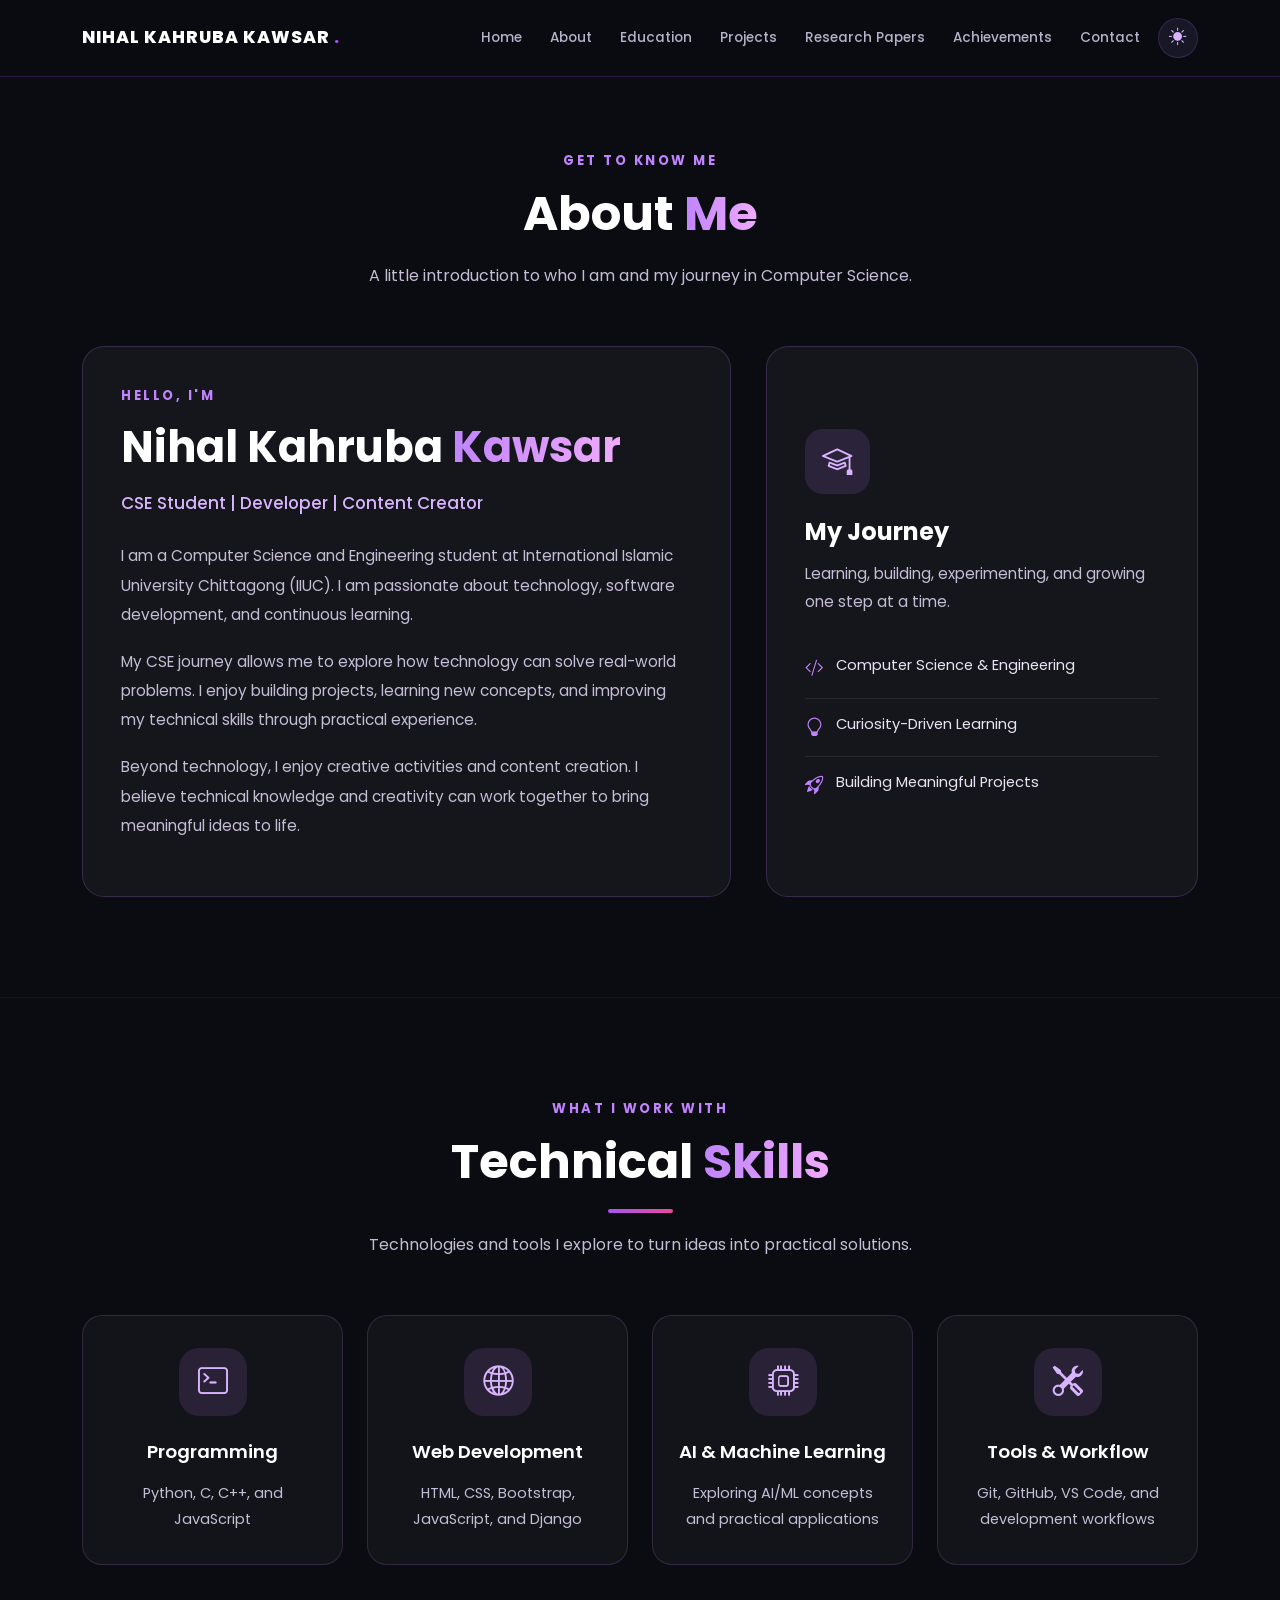
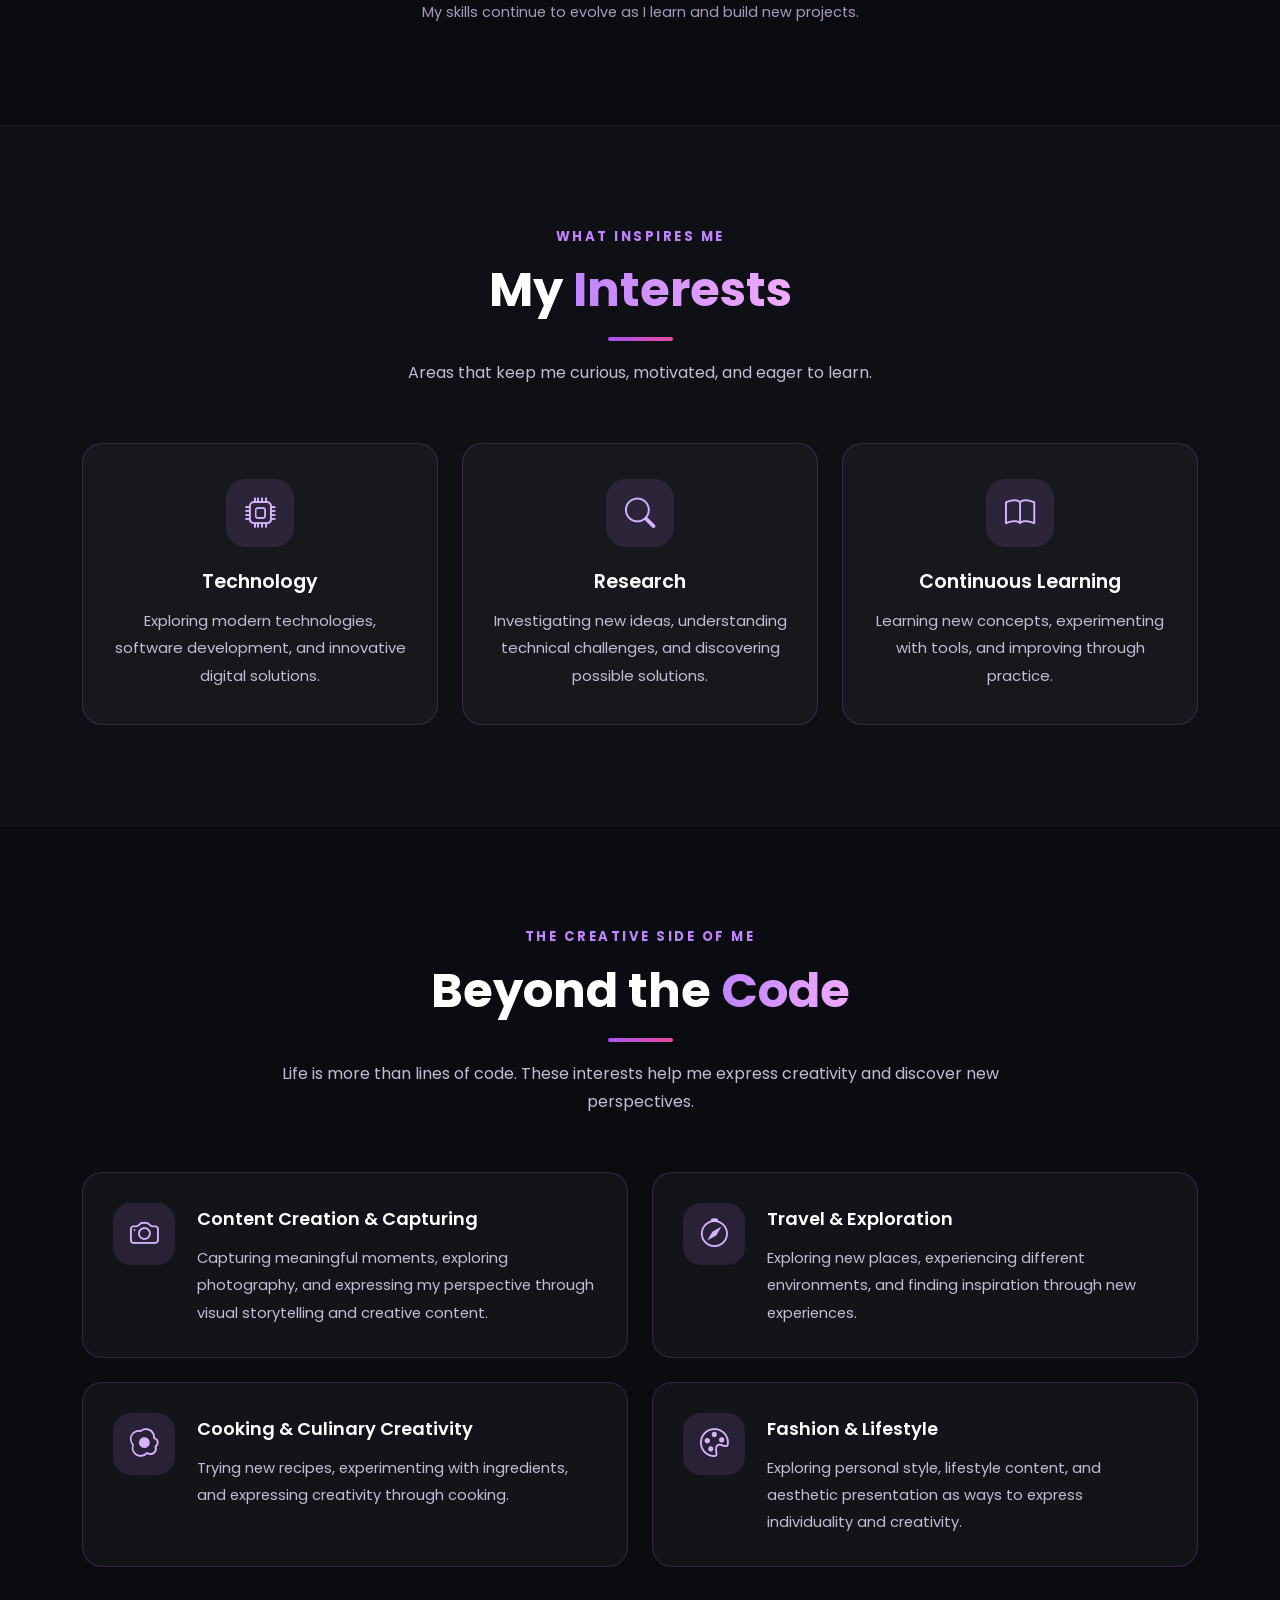
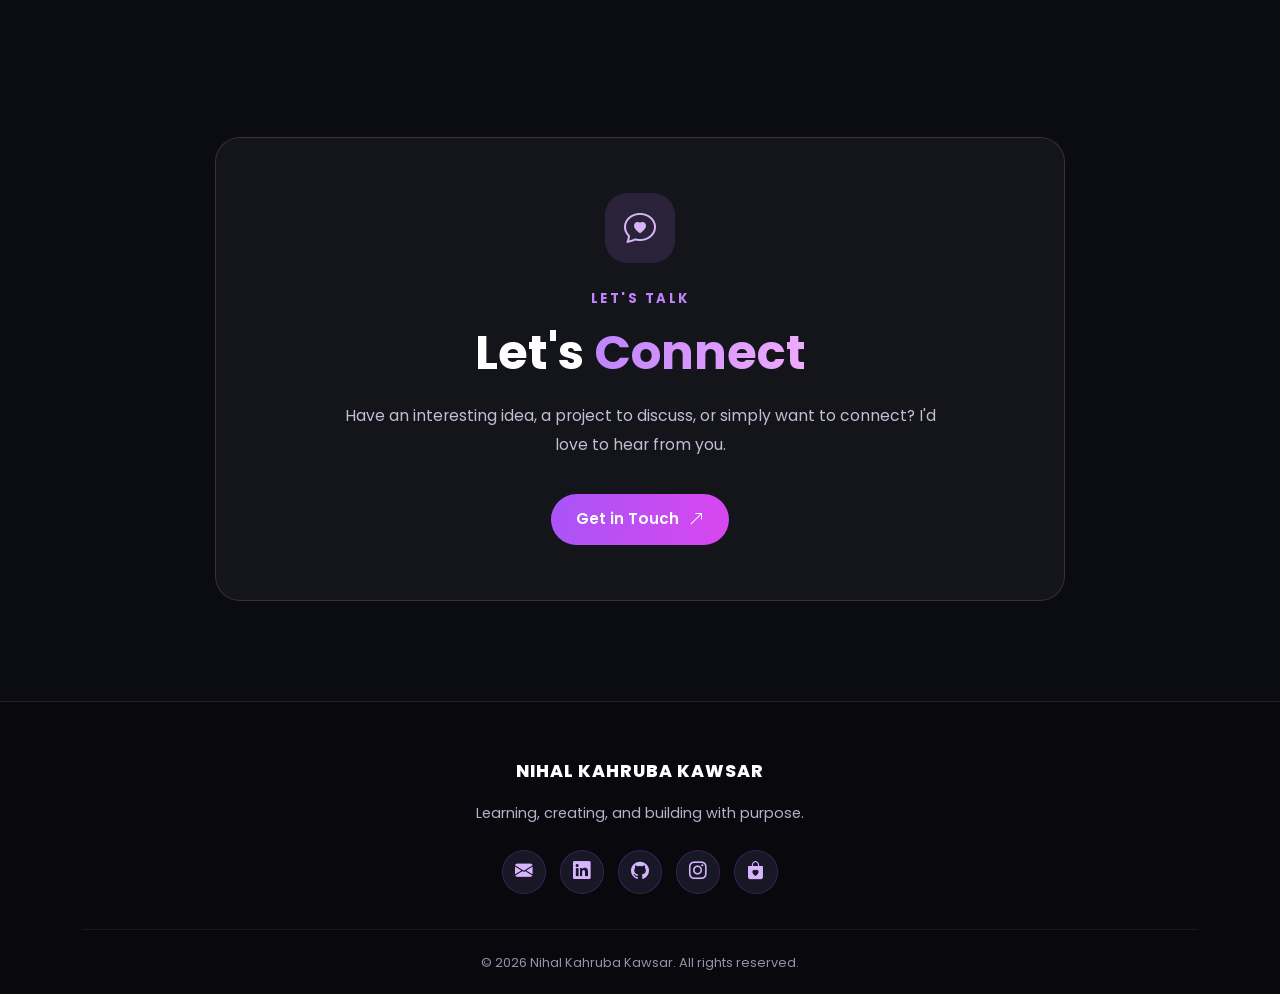
==== commit 61e3306a: "Fix dark light theme toggle" ====
--- a/about.html
+++ b/about.html
@@ -86,6 +86,16 @@
                         </li>
 
                     </ul>
+                    <li class="nav-item theme-toggle-item">
+    <button
+        type="button"
+        id="themeToggle"
+        class="theme-toggle"
+        aria-label="Switch to light theme"
+        title="Switch theme">
+        <i class="bi bi-sun-fill" id="themeIcon"></i>
+    </button>
+</li>
                 </div>
 
             </div>
--- a/index.css
+++ b/index.css
@@ -933,5 +933,118 @@
 }
 
 
-
-
+/* =====================================================
+   17. DARK / LIGHT THEME
+===================================================== */
+
+body.light-theme {
+    --bg-color: #f8f7fc;
+    --bg-secondary: #efedf7;
+    --card-color: #ffffff;
+    --primary-color: #8b35d6;
+    --secondary-color: #7130a8;
+    --text-color: #242033;
+    --text-muted: #625d73;
+    --border-color: rgba(139, 53, 214, 0.2);
+    --gradient: linear-gradient(135deg, #8b35d6, #d9468f);
+}
+
+/* Navbar */
+body.light-theme .custom-navbar {
+    background: rgba(248, 247, 252, 0.96);
+}
+
+body.light-theme .logo,
+body.light-theme .footer-logo {
+    color: #242033 !important;
+}
+
+body.light-theme .custom-navbar .navbar-toggler-icon {
+    filter: none;
+}
+
+/* Hero section */
+body.light-theme .hero-section {
+    background:
+        radial-gradient(
+            ellipse at 15% 45%,
+            rgba(139, 53, 214, 0.09),
+            transparent 48%
+        ),
+        var(--bg-color);
+}
+
+body.light-theme .profile-image {
+    border-color: var(--bg-color);
+}
+
+/* Buttons */
+body.light-theme .btn-outline-light.custom-btn {
+    color: var(--text-color);
+    border-color: rgba(113, 48, 168, 0.5);
+}
+
+body.light-theme .btn-outline-light.custom-btn:hover {
+    color: #ffffff;
+}
+
+/* Cards and sections */
+body.light-theme .education-section,
+body.light-theme .achievements-section,
+body.light-theme .business-section {
+    background: var(--bg-secondary);
+}
+
+body.light-theme .info-card,
+body.light-theme .project-card,
+body.light-theme .business-image-wrapper {
+    background: var(--card-color);
+}
+
+/* Footer */
+body.light-theme .footer {
+    background: #eae7f2;
+}
+
+body.light-theme .footer-socials a {
+    background: var(--card-color);
+}
+
+body.light-theme .footer-bottom {
+    border-top-color: rgba(36, 32, 51, 0.12);
+}
+
+body.light-theme .footer-bottom p {
+    color: var(--text-muted);
+}
+
+/* Theme toggle button */
+.theme-toggle-item {
+    display: flex;
+    align-items: center;
+    margin-left: 8px;
+}
+
+.theme-toggle {
+    width: 40px;
+    height: 40px;
+    display: inline-flex;
+    align-items: center;
+    justify-content: center;
+    border: 1px solid var(--border-color);
+    border-radius: 50%;
+    background: var(--card-color);
+    color: var(--secondary-color);
+    font-size: 1.1rem;
+    cursor: pointer;
+}
+
+@media (max-width: 991.98px) {
+    .theme-toggle-item {
+        margin: 8px 0 0;
+        justify-content: flex-start;
+    }
+}
+
+
+
--- a/about.css
+++ b/about.css
@@ -529,3 +529,116 @@
 }
 
 
+
+/* =====================================================
+   17. DARK / LIGHT THEME
+===================================================== */
+
+body.light-theme {
+    --bg-color: #f8f7fc;
+    --bg-secondary: #efedf7;
+    --card-color: #ffffff;
+    --primary-color: #8b35d6;
+    --secondary-color: #7130a8;
+    --text-color: #242033;
+    --text-muted: #625d73;
+    --border-color: rgba(139, 53, 214, 0.2);
+    --gradient: linear-gradient(135deg, #8b35d6, #d9468f);
+}
+
+/* Navbar */
+body.light-theme .custom-navbar {
+    background: rgba(248, 247, 252, 0.96);
+}
+
+body.light-theme .logo,
+body.light-theme .footer-logo {
+    color: #242033 !important;
+}
+
+body.light-theme .custom-navbar .navbar-toggler-icon {
+    filter: none;
+}
+
+/* Hero section */
+body.light-theme .hero-section {
+    background:
+        radial-gradient(
+            ellipse at 15% 45%,
+            rgba(139, 53, 214, 0.09),
+            transparent 48%
+        ),
+        var(--bg-color);
+}
+
+body.light-theme .profile-image {
+    border-color: var(--bg-color);
+}
+
+/* Buttons */
+body.light-theme .btn-outline-light.custom-btn {
+    color: var(--text-color);
+    border-color: rgba(113, 48, 168, 0.5);
+}
+
+body.light-theme .btn-outline-light.custom-btn:hover {
+    color: #ffffff;
+}
+
+/* Cards and sections */
+body.light-theme .education-section,
+body.light-theme .achievements-section,
+body.light-theme .business-section {
+    background: var(--bg-secondary);
+}
+
+body.light-theme .info-card,
+body.light-theme .project-card,
+body.light-theme .business-image-wrapper {
+    background: var(--card-color);
+}
+
+/* Footer */
+body.light-theme .footer {
+    background: #eae7f2;
+}
+
+body.light-theme .footer-socials a {
+    background: var(--card-color);
+}
+
+body.light-theme .footer-bottom {
+    border-top-color: rgba(36, 32, 51, 0.12);
+}
+
+body.light-theme .footer-bottom p {
+    color: var(--text-muted);
+}
+
+/* Theme toggle button */
+.theme-toggle-item {
+    display: flex;
+    align-items: center;
+    margin-left: 8px;
+}
+
+.theme-toggle {
+    width: 40px;
+    height: 40px;
+    display: inline-flex;
+    align-items: center;
+    justify-content: center;
+    border: 1px solid var(--border-color);
+    border-radius: 50%;
+    background: var(--card-color);
+    color: var(--secondary-color);
+    font-size: 1.1rem;
+    cursor: pointer;
+}
+
+@media (max-width: 991.98px) {
+    .theme-toggle-item {
+        margin: 8px 0 0;
+        justify-content: flex-start;
+    }
+}
